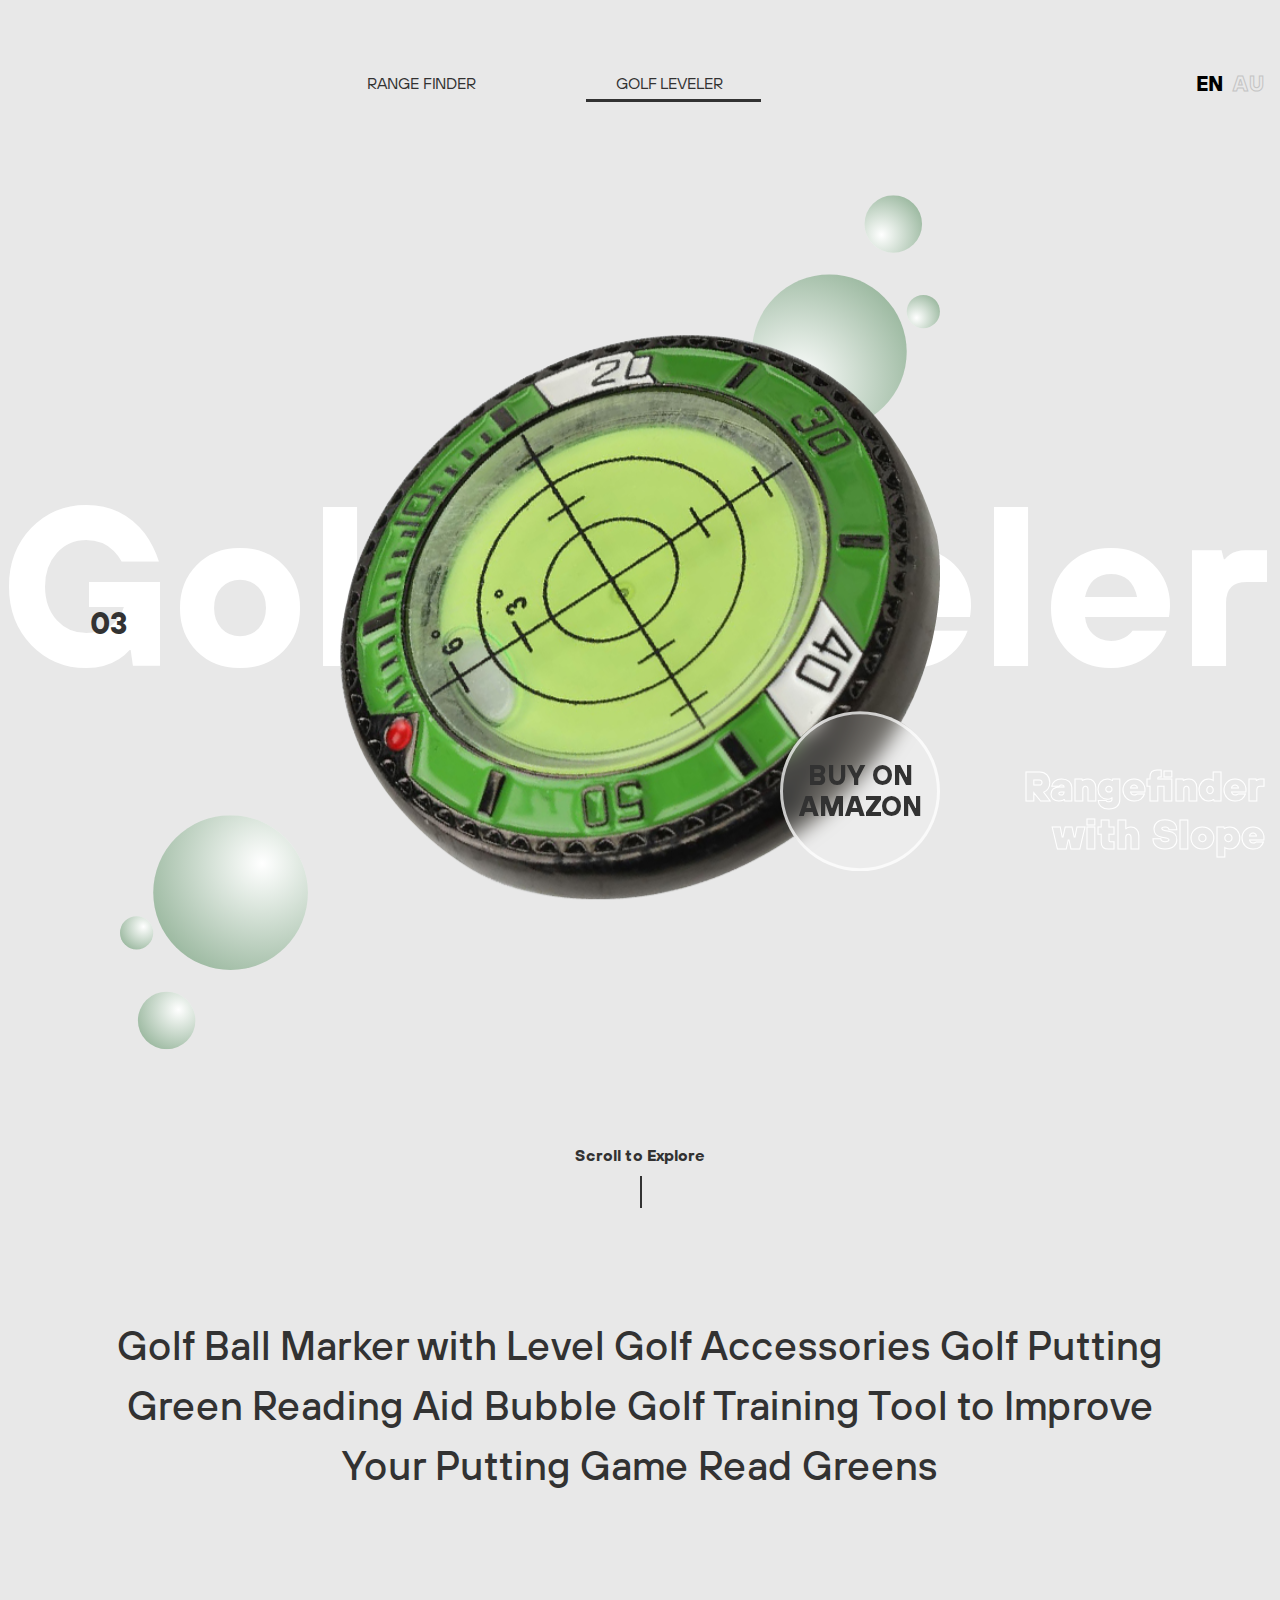
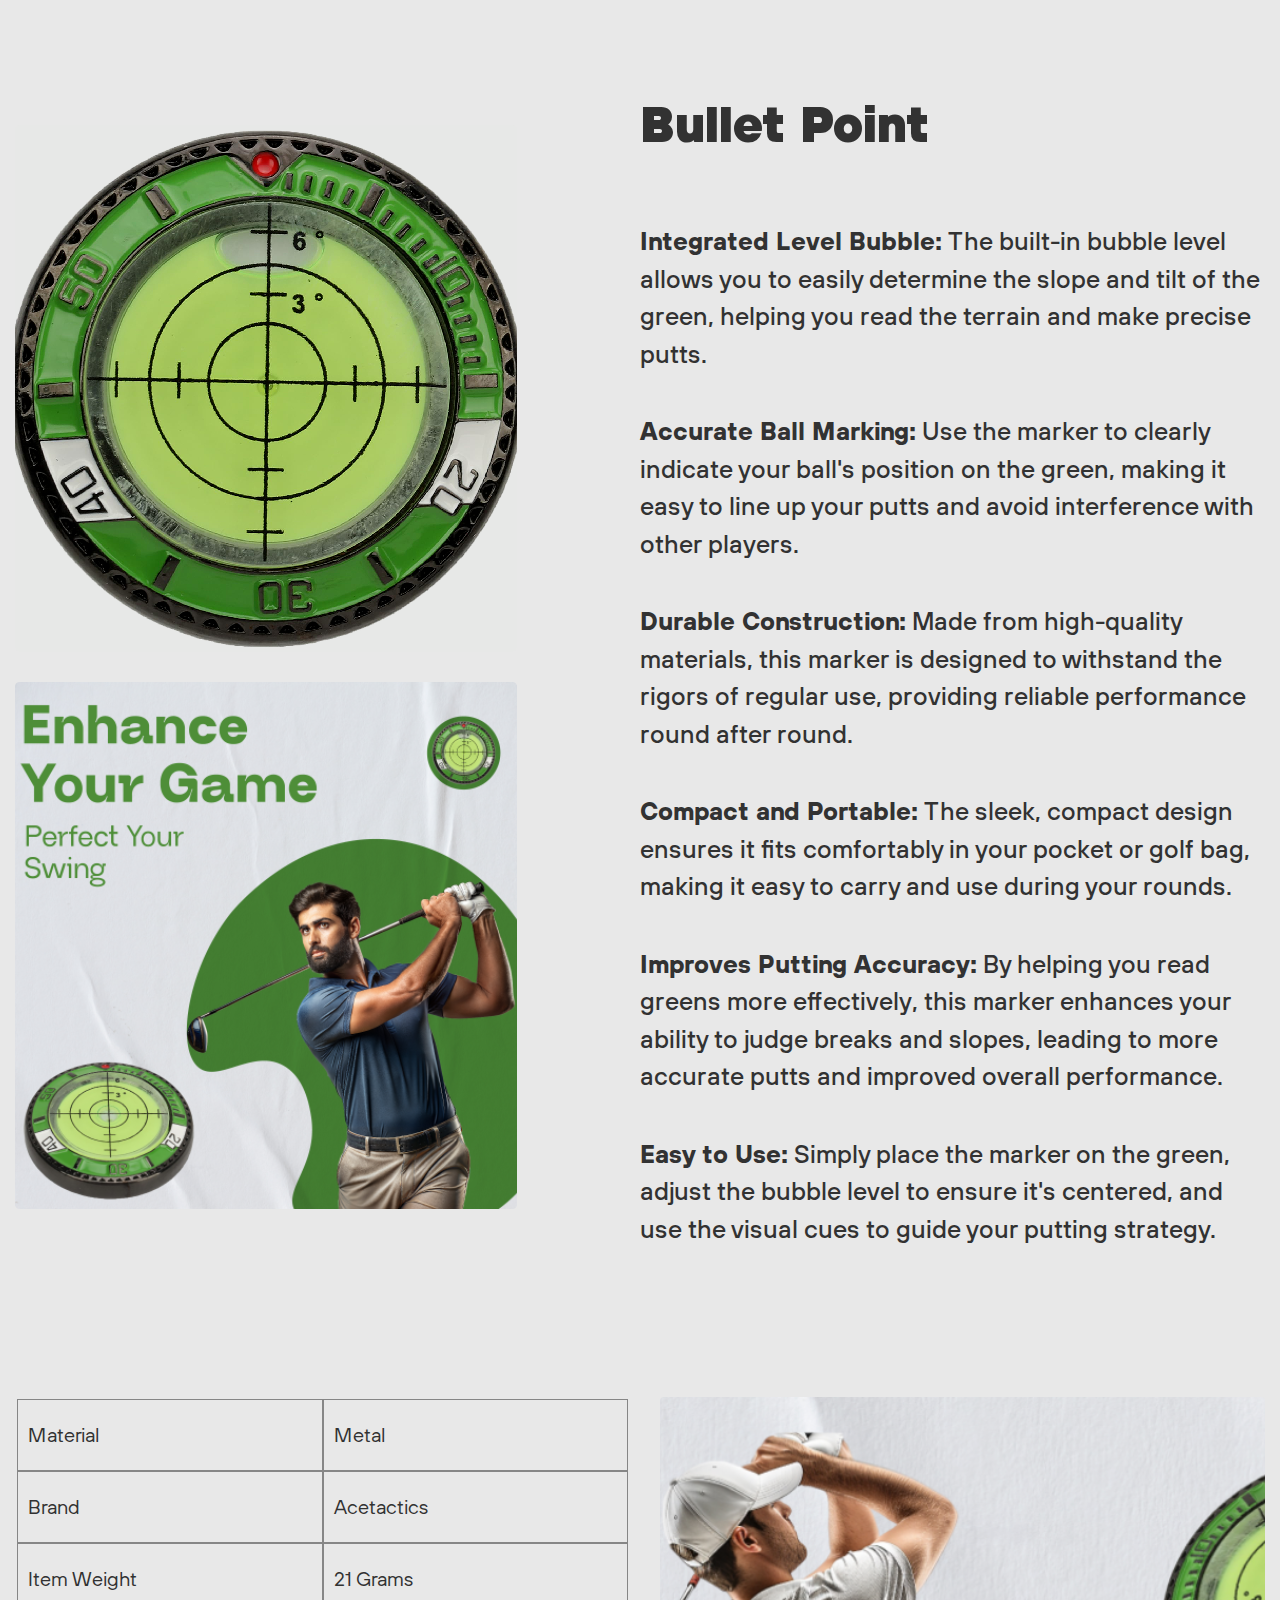
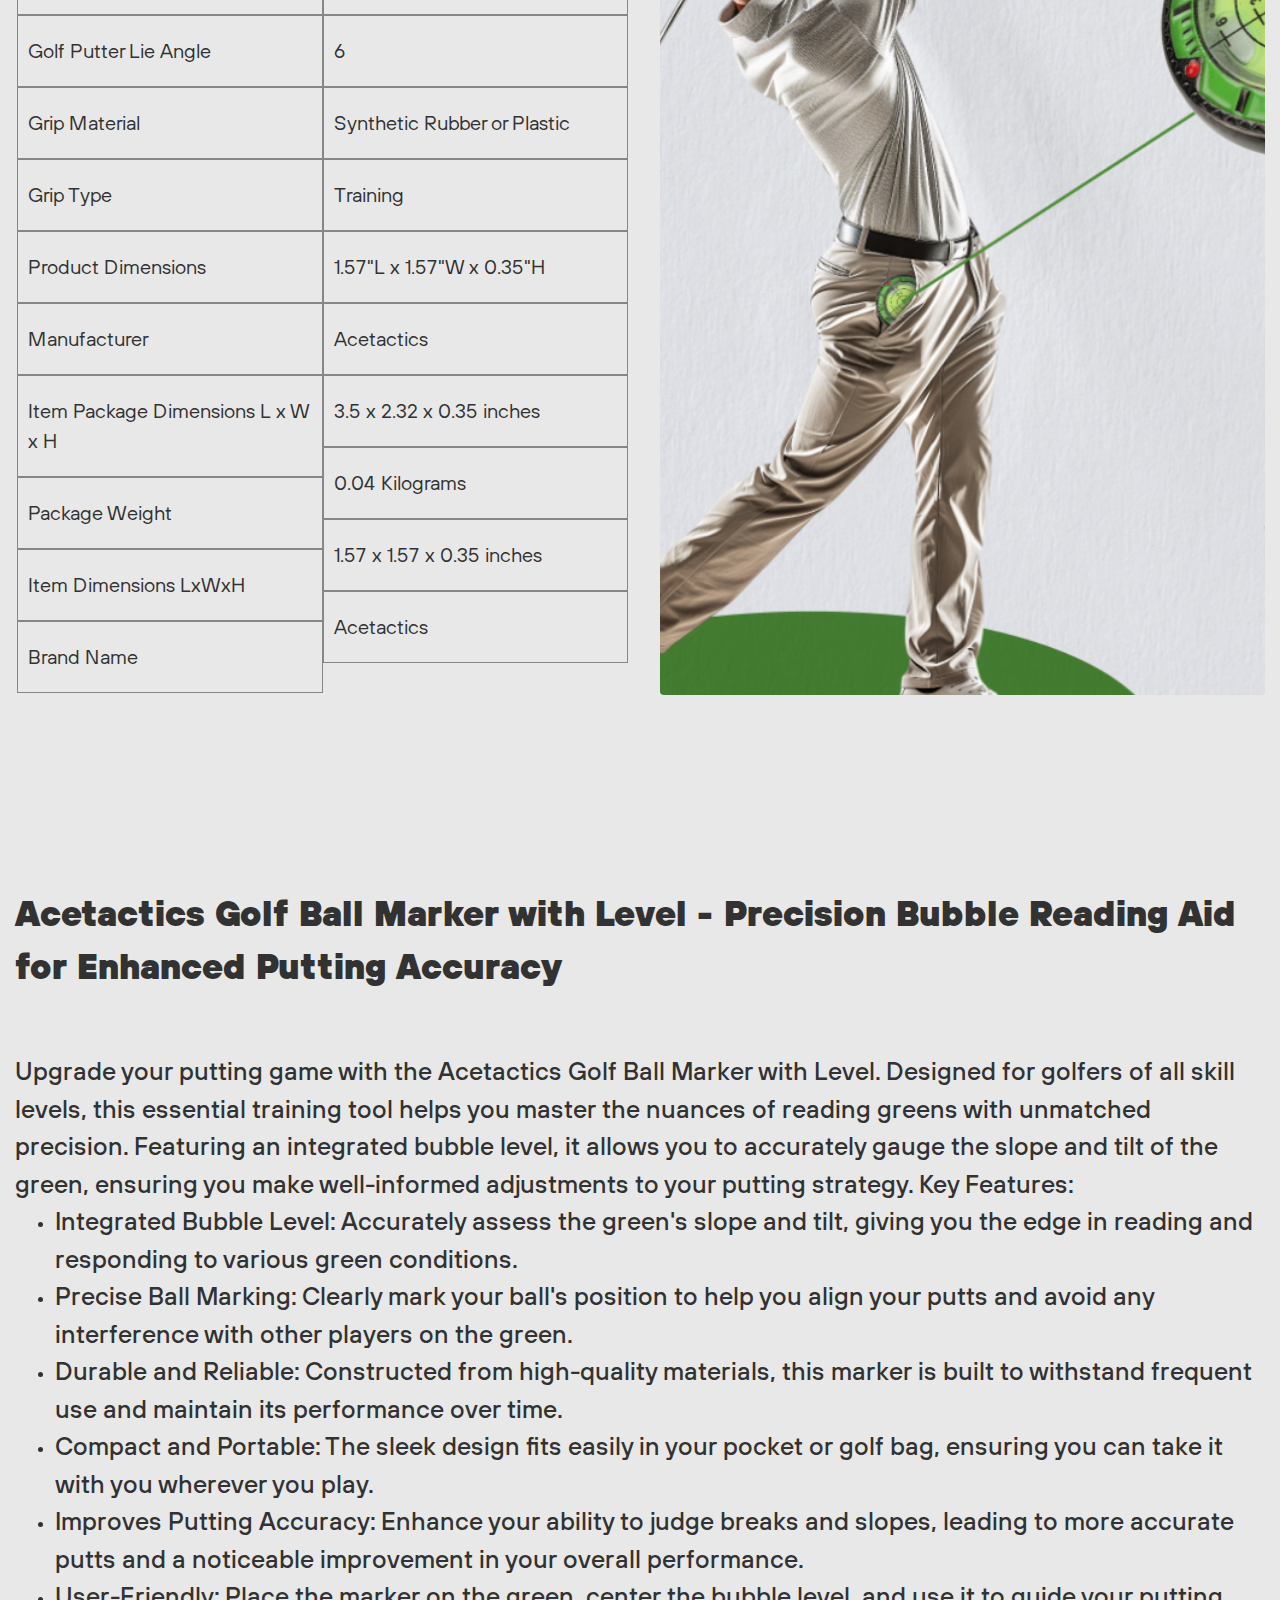
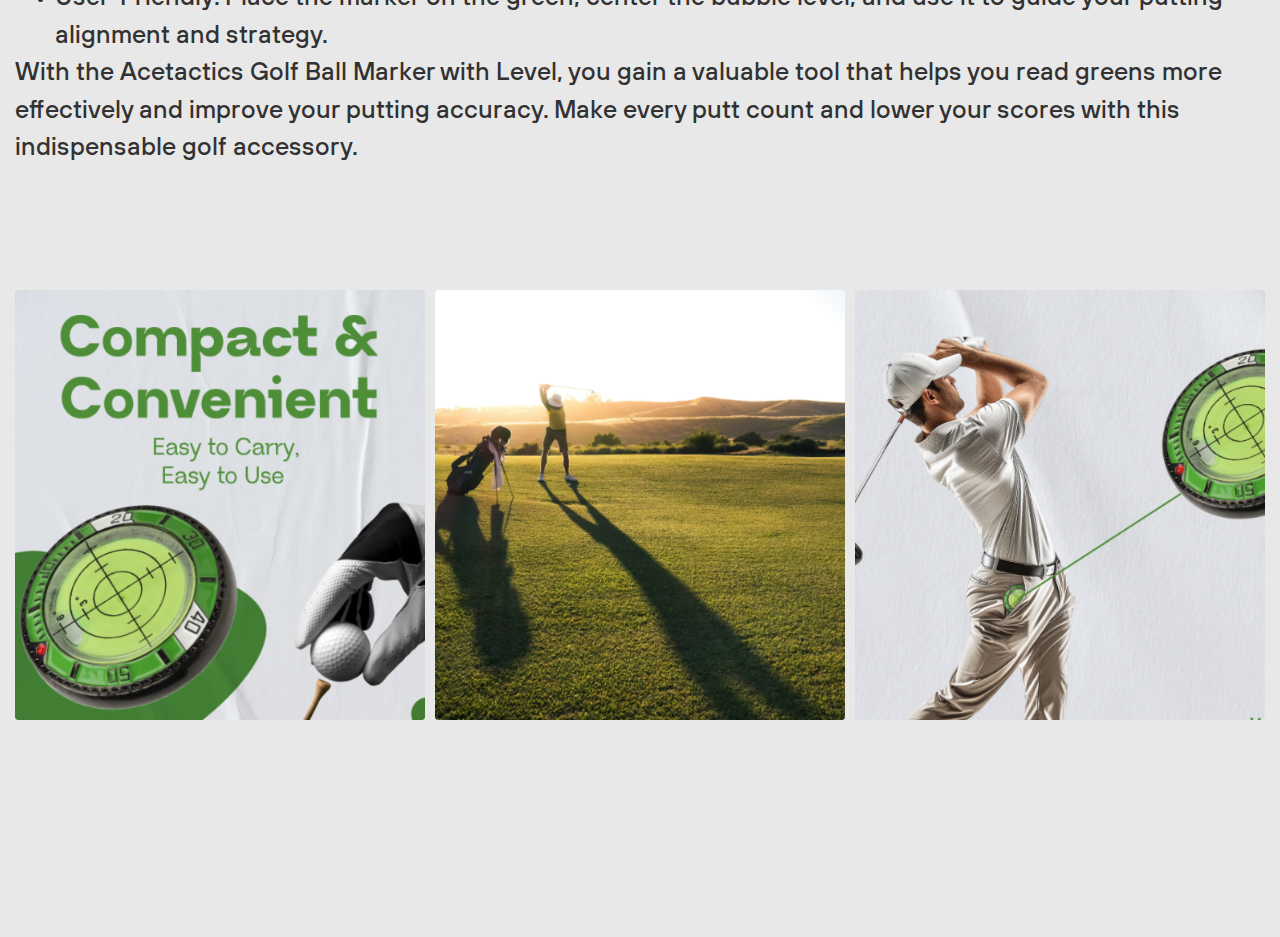
==== golf-leveler.html @ 7a4d4c5d "first commit" ====
<!DOCTYPE html>
<html class="page" lang="en">

<head>
    <meta charset="UTF-8">
    <meta name="viewport" content="width=device-width, initial-scale=1.0">
    <title>Range Finder</title>
    <link rel="stylesheet" href="css/reapet-styles/reapet-styles.css">
    <link rel="stylesheet" href="css/style/golf-leveler.css">
</head>

<body class="page__body">
    <!-- HEADER -->
    <header class="header">
        <div class="header__container container">
            <nav class="header__nav nav">
                <ul class="nav__list list-reset">
                    <li class="nav__item">
                        <a class="nav__link link link-reset" href="index.html">
                            Range finder
                        </a>
                    </li>
                    <li class="nav__item">
                        <a aria-current="page" class="nav__link link link-reset" href="golf-leveler.html">
                            golf leveler
                        </a>
                    </li>
                </ul>
            </nav>
            <button class="header__burger burger">
                <span class="burger__line"></span>
                <span class="burger__line"></span>
                <span class="burger__line"></span>
            </button>
            <div class="header__language">
                <button class="header__language-button button-reset" type="button">
                    EN
                </button>
                <button class="header__language-button button-reset" type="button">
                    AU
                </button>
            </div>
        </div>
    </header>
    <!-- /HEADER -->

    <!-- MAIN -->
    <main class="main">
        <div class="main__overlay"></div>
        <!-- HERO -->
        <section class="hero">
            <h1 class="hero__title hero-title">
                <span class="hero-title__text">
                    03
                </span>
                Golf leveler
            </h1>
            <div class="hero__container container">
                <div class="hero__content">
                    <svg class="hero__bubble hero__bubble_top" viewBox="0 0 214.608 267.164" fill="none"
                        xmlns="http://www.w3.org/2000/svg" xmlns:xlink="http://www.w3.org/1999/xlink">
                        <desc>
                            Created with Pixso.
                        </desc>
                        <defs>
                            <radialGradient
                                gradientTransform="translate(162.319 55.1147) rotate(110.973) scale(181.617 181.617)"
                                cx="0.000000" cy="0.000000" r="1.000000" id="paint_radial_3_15_0"
                                gradientUnits="userSpaceOnUse">
                                <stop stop-color="#FFFFFF" />
                                <stop offset="1.000000" stop-color="#DDDDDD" stop-opacity="0.000000" />
                            </radialGradient>
                            <radialGradient
                                gradientTransform="translate(162.319 55.1147) rotate(110.973) scale(181.617 181.617)"
                                cx="0.000000" cy="0.000000" r="1.000000" id="paint_radial_3_15_1"
                                gradientUnits="userSpaceOnUse">
                                <stop stop-color="#FFFFFF" />
                                <stop offset="1.000000" stop-color="#7EA484" />
                            </radialGradient>
                            <radialGradient
                                gradientTransform="translate(26.7223 127.176) rotate(110.973) scale(39.025 39.025)"
                                cx="0.000000" cy="0.000000" r="1.000000" id="paint_radial_3_16_0"
                                gradientUnits="userSpaceOnUse">
                                <stop stop-color="#FFFFFF" />
                                <stop offset="1.000000" stop-color="#DDDDDD" stop-opacity="0.000000" />
                            </radialGradient>
                            <radialGradient
                                gradientTransform="translate(26.7223 127.176) rotate(110.973) scale(39.025 39.025)"
                                cx="0.000000" cy="0.000000" r="1.000000" id="paint_radial_3_16_1"
                                gradientUnits="userSpaceOnUse">
                                <stop stop-color="#FFFFFF" />
                                <stop offset="1.000000" stop-color="#7EA484" />
                            </radialGradient>
                            <radialGradient
                                gradientTransform="translate(66.6889 221.965) rotate(110.973) scale(67.5433 67.5433)"
                                cx="0.000000" cy="0.000000" r="1.000000" id="paint_radial_3_17_0"
                                gradientUnits="userSpaceOnUse">
                                <stop stop-color="#FFFFFF" />
                                <stop offset="1.000000" stop-color="#DDDDDD" stop-opacity="0.000000" />
                            </radialGradient>
                            <radialGradient
                                gradientTransform="translate(66.6889 221.965) rotate(110.973) scale(67.5433 67.5433)"
                                cx="0.000000" cy="0.000000" r="1.000000" id="paint_radial_3_17_1"
                                gradientUnits="userSpaceOnUse">
                                <stop stop-color="#FFFFFF" />
                                <stop offset="1.000000" stop-color="#7EA484" />
                            </radialGradient>
                        </defs>
                        <circle id="Bubble" cx="126.282654" cy="88.324860" r="88.324860" fill="#E6E6E6"
                            fill-opacity="1.000000" />
                        <circle id="Bubble" cx="126.282654" cy="88.324860" r="88.324860"
                            fill="url(#paint_radial_3_15_0)" fill-opacity="1.000000" />
                        <circle id="Bubble" cx="126.282654" cy="88.324860" r="88.324860"
                            fill="url(#paint_radial_3_15_1)" fill-opacity="1.000000" />
                        <circle id="Bubble" cx="18.978882" cy="134.312149" r="18.978895" fill="#E6E6E6"
                            fill-opacity="1.000000" />
                        <circle id="Bubble" cx="18.978882" cy="134.312149" r="18.978895"
                            fill="url(#paint_radial_3_16_0)" fill-opacity="1.000000" />
                        <circle id="Bubble" cx="18.978882" cy="134.312149" r="18.978895"
                            fill="url(#paint_radial_3_16_1)" fill-opacity="1.000000" />
                        <circle id="Bubble" cx="53.286896" cy="234.316345" r="32.848087" fill="#E6E6E6"
                            fill-opacity="1.000000" />
                        <circle id="Bubble" cx="53.286896" cy="234.316345" r="32.848087"
                            fill="url(#paint_radial_3_17_0)" fill-opacity="1.000000" />
                        <circle id="Bubble" cx="53.286896" cy="234.316345" r="32.848087"
                            fill="url(#paint_radial_3_17_1)" fill-opacity="1.000000" />
                    </svg>
                    <img class="hero__img img" src="img/AireJordanNike.png" alt="camera">
                    <svg class="hero__bubble hero__bubble_bottom" viewBox="0 0 214.608 267.164" fill="none"
                        xmlns="http://www.w3.org/2000/svg" xmlns:xlink="http://www.w3.org/1999/xlink">
                        <desc>
                            Created with Pixso.
                        </desc>
                        <defs>
                            <radialGradient
                                gradientTransform="translate(162.319 55.1147) rotate(110.973) scale(181.617 181.617)"
                                cx="0.000000" cy="0.000000" r="1.000000" id="paint_radial_3_15_0"
                                gradientUnits="userSpaceOnUse">
                                <stop stop-color="#FFFFFF" />
                                <stop offset="1.000000" stop-color="#DDDDDD" stop-opacity="0.000000" />
                            </radialGradient>
                            <radialGradient
                                gradientTransform="translate(162.319 55.1147) rotate(110.973) scale(181.617 181.617)"
                                cx="0.000000" cy="0.000000" r="1.000000" id="paint_radial_3_15_1"
                                gradientUnits="userSpaceOnUse">
                                <stop stop-color="#FFFFFF" />
                                <stop offset="1.000000" stop-color="#7EA484" />
                            </radialGradient>
                            <radialGradient
                                gradientTransform="translate(26.7223 127.176) rotate(110.973) scale(39.025 39.025)"
                                cx="0.000000" cy="0.000000" r="1.000000" id="paint_radial_3_16_0"
                                gradientUnits="userSpaceOnUse">
                                <stop stop-color="#FFFFFF" />
                                <stop offset="1.000000" stop-color="#DDDDDD" stop-opacity="0.000000" />
                            </radialGradient>
                            <radialGradient
                                gradientTransform="translate(26.7223 127.176) rotate(110.973) scale(39.025 39.025)"
                                cx="0.000000" cy="0.000000" r="1.000000" id="paint_radial_3_16_1"
                                gradientUnits="userSpaceOnUse">
                                <stop stop-color="#FFFFFF" />
                                <stop offset="1.000000" stop-color="#7EA484" />
                            </radialGradient>
                            <radialGradient
                                gradientTransform="translate(66.6889 221.965) rotate(110.973) scale(67.5433 67.5433)"
                                cx="0.000000" cy="0.000000" r="1.000000" id="paint_radial_3_17_0"
                                gradientUnits="userSpaceOnUse">
                                <stop stop-color="#FFFFFF" />
                                <stop offset="1.000000" stop-color="#DDDDDD" stop-opacity="0.000000" />
                            </radialGradient>
                            <radialGradient
                                gradientTransform="translate(66.6889 221.965) rotate(110.973) scale(67.5433 67.5433)"
                                cx="0.000000" cy="0.000000" r="1.000000" id="paint_radial_3_17_1"
                                gradientUnits="userSpaceOnUse">
                                <stop stop-color="#FFFFFF" />
                                <stop offset="1.000000" stop-color="#7EA484" />
                            </radialGradient>
                        </defs>
                        <circle id="Bubble" cx="126.282654" cy="88.324860" r="88.324860" fill="#E6E6E6"
                            fill-opacity="1.000000" />
                        <circle id="Bubble" cx="126.282654" cy="88.324860" r="88.324860"
                            fill="url(#paint_radial_3_15_0)" fill-opacity="1.000000" />
                        <circle id="Bubble" cx="126.282654" cy="88.324860" r="88.324860"
                            fill="url(#paint_radial_3_15_1)" fill-opacity="1.000000" />
                        <circle id="Bubble" cx="18.978882" cy="134.312149" r="18.978895" fill="#E6E6E6"
                            fill-opacity="1.000000" />
                        <circle id="Bubble" cx="18.978882" cy="134.312149" r="18.978895"
                            fill="url(#paint_radial_3_16_0)" fill-opacity="1.000000" />
                        <circle id="Bubble" cx="18.978882" cy="134.312149" r="18.978895"
                            fill="url(#paint_radial_3_16_1)" fill-opacity="1.000000" />
                        <circle id="Bubble" cx="53.286896" cy="234.316345" r="32.848087" fill="#E6E6E6"
                            fill-opacity="1.000000" />
                        <circle id="Bubble" cx="53.286896" cy="234.316345" r="32.848087"
                            fill="url(#paint_radial_3_17_0)" fill-opacity="1.000000" />
                        <circle id="Bubble" cx="53.286896" cy="234.316345" r="32.848087"
                            fill="url(#paint_radial_3_17_1)" fill-opacity="1.000000" />
                    </svg>
                    <div class="hero__circle">
                        <span class="hero__subtitle">
                            BUY ON AMAZON
                        </span>
                    </div>
                </div>
                <div class="hero__box">
                    <span class="hero__after-title">
                        Rangefinder
                        with Slope
                    </span>
                </div>
                <a class="hero__link link-reset" href="#acetactics-golf">
                    Scroll to Explore
                </a>
                <p class="hero__text text">
                    Golf Ball Marker with Level Golf Accessories Golf Putting Green Reading Aid Bubble Golf Training
                    Tool to Improve Your Putting Game Read Greens
                </p>
            </div>
        </section>
        <!-- /HERO -->

        <!-- BULLET POINT -->
        <section id="bullet-point" class="bullet-point">
            <div class="bullet-point__container container">
                <div class="bullet-point__wrapper">
                    <div class="bullet-point__images">
                        <img class="bullet-point__img img" src="img/GolfLevelerBulletPointImg1.png" alt="girl">
                        <img class="bullet-point__img img" src="img/GolfLevelerBulletPointImg2.png" alt="man">
                    </div>
                    <div class="bullet-point__content">
                        <h2 class="bullet-point__title title">
                            Bullet Point
                        </h2>
                        <p class="bullet-point__text text">
                            <strong class="bullet-point__strong strong">
                                Integrated Level Bubble:
                            </strong>
                            The built-in bubble level allows you to easily determine the slope and tilt of the green,
                            helping you read the terrain and make precise putts.
                        </p>
                        <p class="bullet-point__text text">
                            <strong class="bullet-point__strong strong">
                                Accurate Ball Marking:
                            </strong>
                            Use the marker to clearly indicate your ball's position on the green, making it easy to line
                            up your putts and avoid interference with other players.
                        </p>
                        <p class="bullet-point__text text">
                            <strong class="bullet-point__strong strong">
                                Durable Construction:
                            </strong>
                            Made from high-quality materials, this marker is designed to withstand the rigors of regular
                            use, providing reliable performance round after round.
                        </p>
                        <p class="bullet-point__text text">
                            <strong class="bullet-point__strong strong">
                                Compact and Portable:
                            </strong>
                            The sleek, compact design ensures it fits comfortably in your pocket or golf bag, making it
                            easy to carry and use during your rounds.
                        </p>
                        <p class="bullet-point__text text">
                            <strong class="bullet-point__strong strong">
                                Improves Putting Accuracy:
                            </strong>
                            By helping you read greens more effectively, this marker enhances your ability to judge
                            breaks and slopes, leading to more accurate putts and improved overall performance.
                        </p>
                        <p class="bullet-point__text text">
                            <strong class="bullet-point__strong strong">
                                Easy to Use:
                            </strong>
                            Simply place the marker on the green, adjust the bubble level to ensure it's centered, and
                            use the visual cues to guide your putting strategy.
                        </p>
                    </div>
                </div>
                <div class="bullet-point__box">
                    <table class="bullet-point__table">
                        <tbody class="bullet-point__tbody">
                            <tr class="bullet-point__rows">
                                <td class="bullet-point__data">
                                    Material
                                </td>
                                <td class="bullet-point__data">
                                    Brand
                                </td>
                                <td class="bullet-point__data">
                                    Item Weight
                                </td>
                                <td class="bullet-point__data">
                                    Golf Putter Lie Angle
                                </td>
                                <td class="bullet-point__data">
                                    Grip Material
                                </td>
                                <td class="bullet-point__data">
                                    Grip Type
                                </td>
                                <td class="bullet-point__data">
                                    Product Dimensions
                                </td>
                                <td class="bullet-point__data">
                                    Manufacturer
                                </td>
                                <td class="bullet-point__data">
                                    Item Package Dimensions L x W x H
                                </td>
                                <td class="bullet-point__data">
                                    Package Weight
                                </td>
                                <td class="bullet-point__data">
                                    Item Dimensions LxWxH
                                </td>
                                <td class="bullet-point__data">
                                    Brand Name
                                </td>
                            </tr>
                            <tr class="bullet-point__rows">
                                <td class="bullet-point__data">
                                    Metal
                                </td>
                                <td class="bullet-point__data">
                                    Acetactics
                                </td>
                                <td class="bullet-point__data">
                                    21 Grams
                                </td>
                                <td class="bullet-point__data">
                                    6
                                </td>
                                <td class="bullet-point__data">
                                    Synthetic Rubber or Plastic
                                </td>
                                <td class="bullet-point__data">
                                    Training
                                </td>
                                <td class="bullet-point__data">
                                    1.57"L x 1.57"W x 0.35"H
                                </td>
                                <td class="bullet-point__data">
                                    Acetactics
                                </td>
                                <td class="bullet-point__data">
                                    3.5 x 2.32 x 0.35 inches
                                </td>
                                <td class="bullet-point__data">
                                    0.04 Kilograms
                                </td>
                                <td class="bullet-point__data">
                                    1.57 x 1.57 x 0.35 inches
                                </td>
                                <td class="bullet-point__data">
                                    Acetactics
                                </td>
                            </tr>
                        </tbody>
                    </table>
                    <img class="bullet-point__img img" src="img/GolfLevelerBulletPointImg3.png" alt="camera">
                </div>
            </div>
        </section>
        <!-- /BULLET POINT -->

        <!-- GOLF -->
        <section class="acetactics-golf">
            <div class="acetactics-golf__container container">
                <h2 class="acetactics-golf__title title">
                    Acetactics Golf Ball Marker with Level - Precision Bubble
                    Reading Aid for Enhanced Putting Accuracy
                </h2>
                <div class="acetactics-golf__content">
                    <p class="acetactics-golf__text text">
                        Upgrade your putting game with the Acetactics Golf Ball Marker with Level. Designed for golfers
                        of all skill levels, this essential training tool helps you master the nuances of reading greens
                        with unmatched precision. Featuring an integrated bubble level, it allows you to accurately
                        gauge the slope and tilt of the green, ensuring you make well-informed adjustments to your
                        putting strategy.
                        Key Features:
                    </p>
                    <ul class="acetactics-golf__list">
                        <li class="acetactics-golf__item">
                            <p class="acetactics-golf__text text">
                                Integrated Bubble Level: Accurately assess the green's slope and tilt, giving you the
                                edge in
                                reading and responding to various green conditions.
                            </p>
                        </li>
                        <li class="acetactics-golf__item">
                            <p class="acetactics-golf__text text">
                                Precise Ball Marking: Clearly mark your ball's position to help you align your putts and
                                avoid
                                any interference with other players on the green.
                            </p>
                        </li>
                        <li class="acetactics-golf__item">
                            <p class="acetactics-golf__text text">
                                Durable and Reliable: Constructed from high-quality materials, this marker is built to
                                withstand
                                frequent use and maintain its performance over time.
                            </p>
                        </li>
                        <li class="acetactics-golf__item">
                            <p class="acetactics-golf__text text">
                                Compact and Portable: The sleek design fits easily in your pocket or golf bag, ensuring
                                you can
                                take it with you wherever you play.
                            </p>
                        </li>
                        <li class="acetactics-golf__item">
                            <p class="acetactics-golf__text text">
                                Improves Putting Accuracy: Enhance your ability to judge breaks and slopes, leading to
                                more
                                accurate putts and a noticeable improvement in your overall performance.
                            </p>
                        </li>
                        <li class="acetactics-golf__item">
                            <p class="acetactics-golf__text text">
                                User-Friendly: Place the marker on the green, center the bubble level, and use it to
                                guide your
                                putting alignment and strategy.
                            </p>
                        </li>
                    </ul>
                    <p class="acetactics-golf__text text">
                        With the Acetactics Golf Ball Marker with Level, you gain a valuable tool that helps you read
                        greens more effectively and improve your putting accuracy. Make every putt count and lower your
                        scores with this indispensable golf accessory.
                    </p>
                </div>
                <div class="acetactics-golf__images">
                    <img class="acetactics-golf__img img" src="img/AcetacticsGolfImg1.png" alt="ball">
                    <img class="acetactics-golf__img img" src="img/AcetacticsGolfImg2.png" alt="man is play golg">
                    <img class="acetactics-golf__img img" src="img/AcetacticsGolfImg3.png" alt="woman and camera">
                </div>
            </div>
        </section>
        <!-- /GOLF -->
    </main>
    <!-- /MAIN -->

    <script src="js/main.js"></script>
</body>

</html>
---- css/reapet-styles/reapet-styles.css ----
@import url(./vars.css);
@import url(./reset.css);
@import url(./fonts.css);
@import url(./mix-class.css);
@import url(./burger.css);
@import url(./header.css);
@import url(./nav.css);
@import url(./main.css);
---- css/style/golf-leveler.css ----
/* HERO START */
.hero {
    margin-block-end: 15%;
}

.hero__title {
    position: static;
    text-align: center;
    font-size: calc(70px + (253 - 70) * ((100vw - 320px) / (1440 - 320)));
}

.hero-title__text {
    font: 700 30px/34px 'TTHoves';
    color: var(--text-color);
}

.hero__container {
    position: relative;
    display: flex;
    align-items: center;
    justify-content: center;
    flex-direction: column;
}

.hero__content {
    position: relative;
    isolation: isolate;
    margin-block-end: 20em;
    transform: translateY(30%);
}

.hero__bubble {
    position: absolute;
    max-width: 286px;
    max-height: 234px;
}

.hero__bubble_top {
    z-index: -1;
    top: -140px;
    right: 0;
    transform: rotate(180deg);
}

.hero__bubble_bottom {
    left: -90px;
    bottom: -150px;
}

.hero__img {
    max-width: 660px;
}

.hero__box {
    width: 100%;
    text-align: right;
}

.hero__circle {
    position: absolute;
    right: 0;
    bottom: 5%;
    display: grid;
    place-content: center;
    max-width: 160px;
    min-height: 160px;
    border: 3px solid rgba(255, 255, 255, 0.7);
    backdrop-filter: blur(9.51px);
    background: rgba(255, 255, 255, 0.2);
    border-radius: 50%;
}

.hero__after-title {
    display: block;
    max-width: 335px;
    margin-inline-start: auto;
    font: 900 40px/48px 'TTHoves';
    -webkit-text-stroke: 1px #FFFFFF;
    -webkit-text-fill-color: transparent;
}

.hero__subtitle {
    text-align: center;
    font-size: 28px;
    font-weight: 700;
    line-height: 31px;
}

.hero__link {
    position: relative;
    display: block;
    margin-block-end: 150px;
    color: var(--text-color);
    font-weight: 700;
    line-height: 19px;

    &::after {
        content: "";
        position: absolute;
        left: 50%;
        top: 30px;
        width: 2px;
        height: 32px;
        background-color: var(--text-color);
    }
}

.hero__text {
    max-width: 1090px;
    text-align: center;
    font-size: clamp(20px, 4.5vw, 40px);
}

/* HERO END */

/* GOLF POINT START */
.bullet-point {
    margin-block-end: 15%;
}

.bullet-point__container {}

.bullet-point__wrapper {
    display: flex;
    align-items: center;
    flex-direction: column;
    justify-content: space-between;
    gap: 30px;
    margin-block-end: 12%;
}

.bullet-point__images {
    display: flex;
    flex-direction: column;
    gap: 30px;
}

.bullet-point__img {
    border-radius: 4px;
}


.bullet-point__content {
    flex-basis: 50%;
}

.bullet-point__title {
    margin-block-end: 60px;
}

.bullet-point__text {

    &:not(:last-child) {
        margin-block-end: 40px;
    }
}

.bullet-point__strong {}

.bullet-point__box {
    display: flex;
    flex-direction: column;
    gap: 30px;

    & .bullet-point__img {
        flex-basis: 600px;
    }
}

.bullet-point__table {
    flex-grow: 1;
}

.bullet-point__tbody {
    display: flex;
    flex-direction: column;
}

.bullet-point__rows {
    display: flex;
    flex-direction: column;
    width: 100%;
}

.bullet-point__data {
    padding: 20px 10px;
    color: var(--text-color);
    font-size: 20px;
    font-weight: 400;
    line-height: 30px;
    border: 0.5px solid #868686;
}

/* GOLF POINT END */

/* GOLF START */
.acetactics-golf {
    padding-block-end: 17%;
}

.acetactics-golf__container {}


.acetactics-golf__title {
    margin-block-end: 60px;
    font-size: 35px;
}

.acetactics-golf__content {
    margin-block-end: 10%;
}

.acetactics-golf__text {}

.acetactics-golf__list {
    margin: 0;
}

.acetactics-golf__item {}

.acetactics-golf__images {
    columns: 350px;
    gap: 10px;
}

.acetactics-golf__img {}


/* GOLF END */

/* MEDIA */
@media(min-width:1200px) {
    .hero__title {
        position: absolute;
        top: 50%;

        & .hero-title__text {
            position: absolute;
            top: 5.2em;
            left: 3em;
        }
    }

    .hero__bubble_bottom {
        left: -220px;
    }

    .hero__box {
        transform: translateY(-18em);
    }

    .bullet-point__tbody {
        flex-direction: row;
    }

    .bullet-point__wrapper {
        flex-direction: row;
    }

    .bullet-point__box {
        flex-direction: row;
    }

}

/* MEDIA */
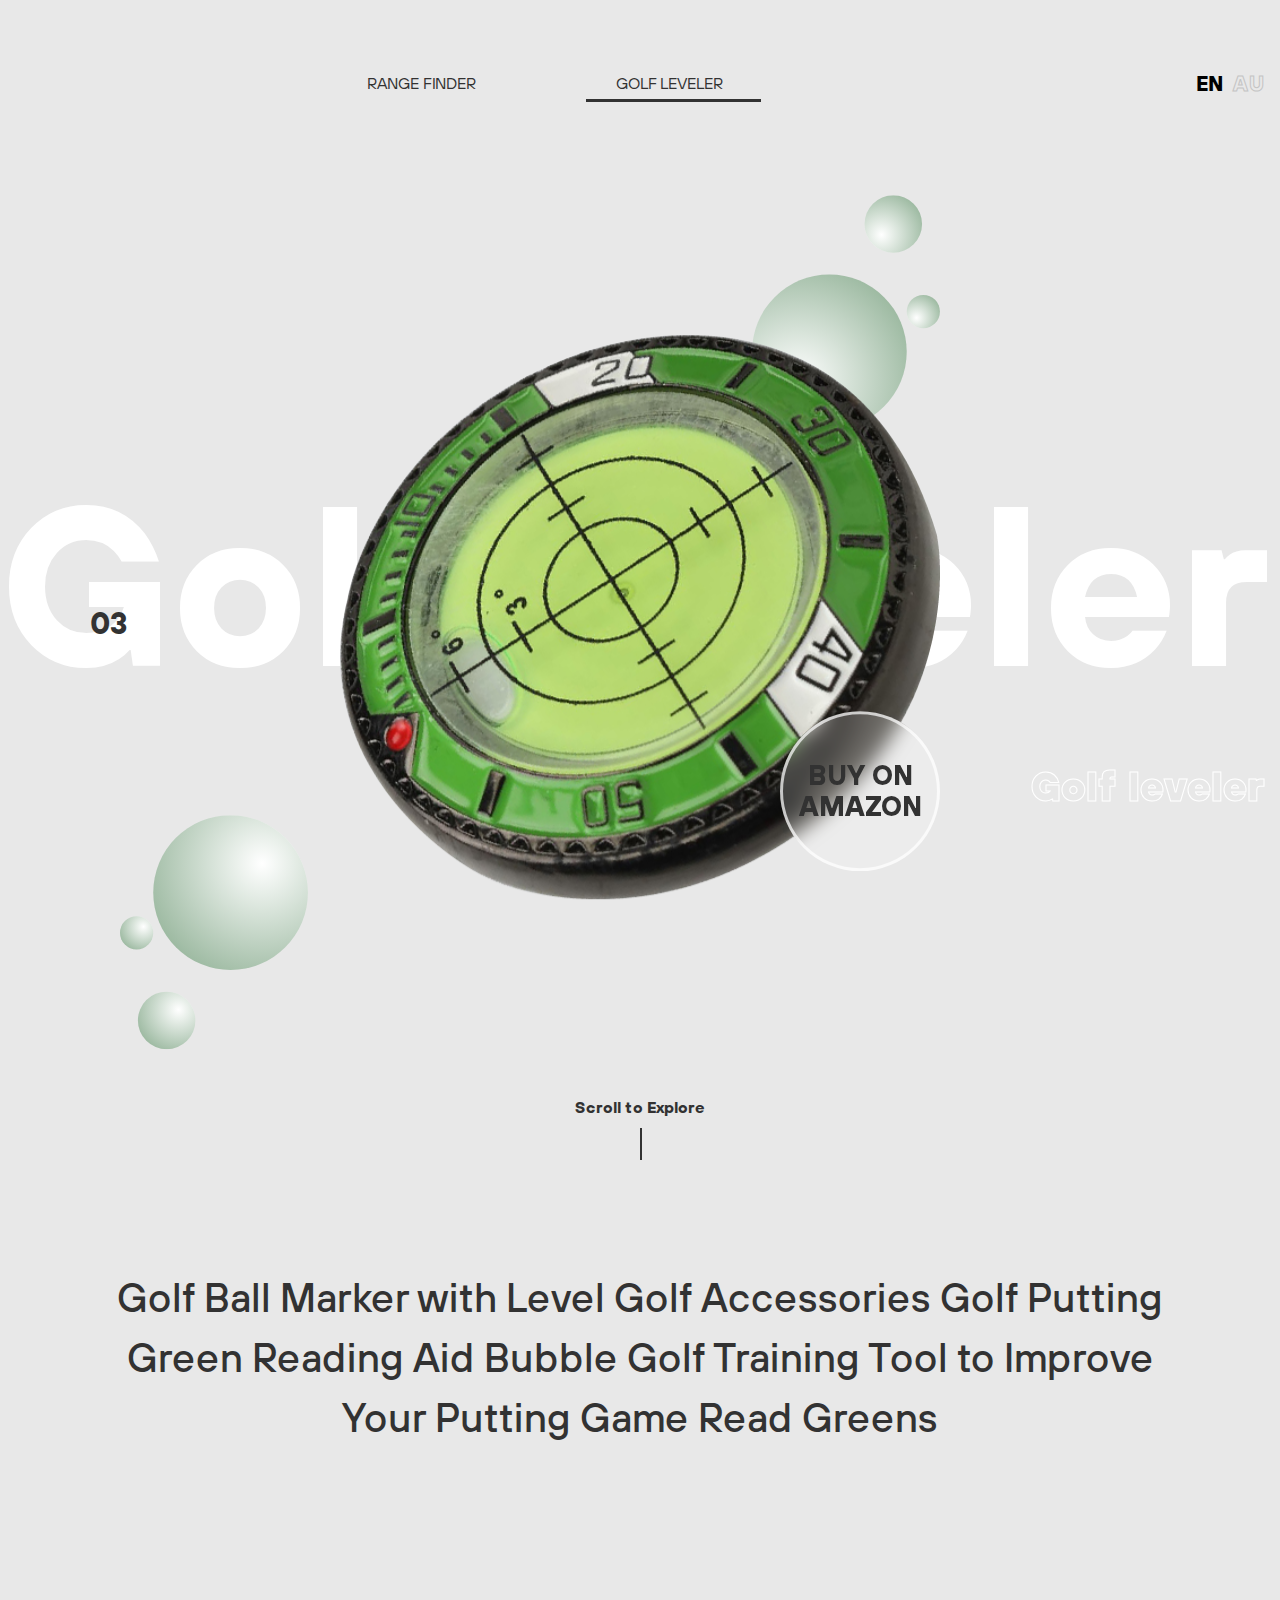
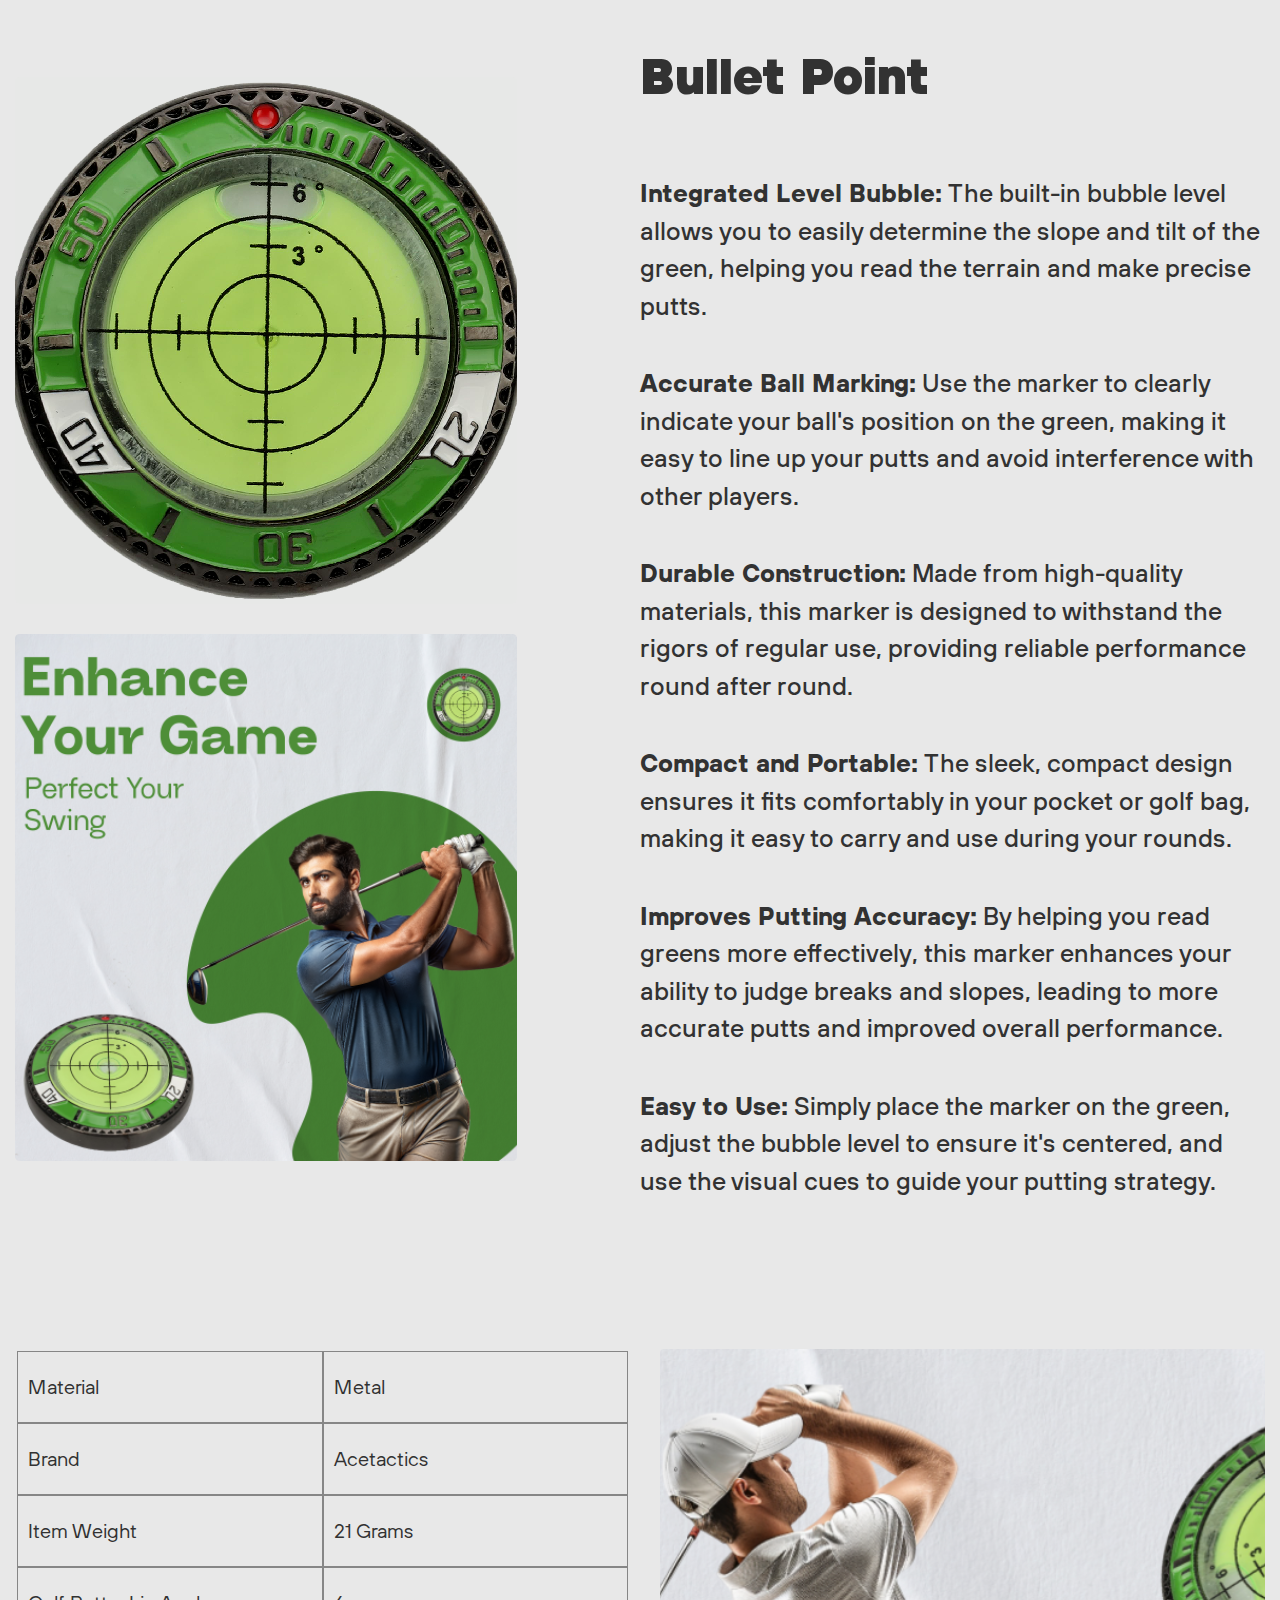
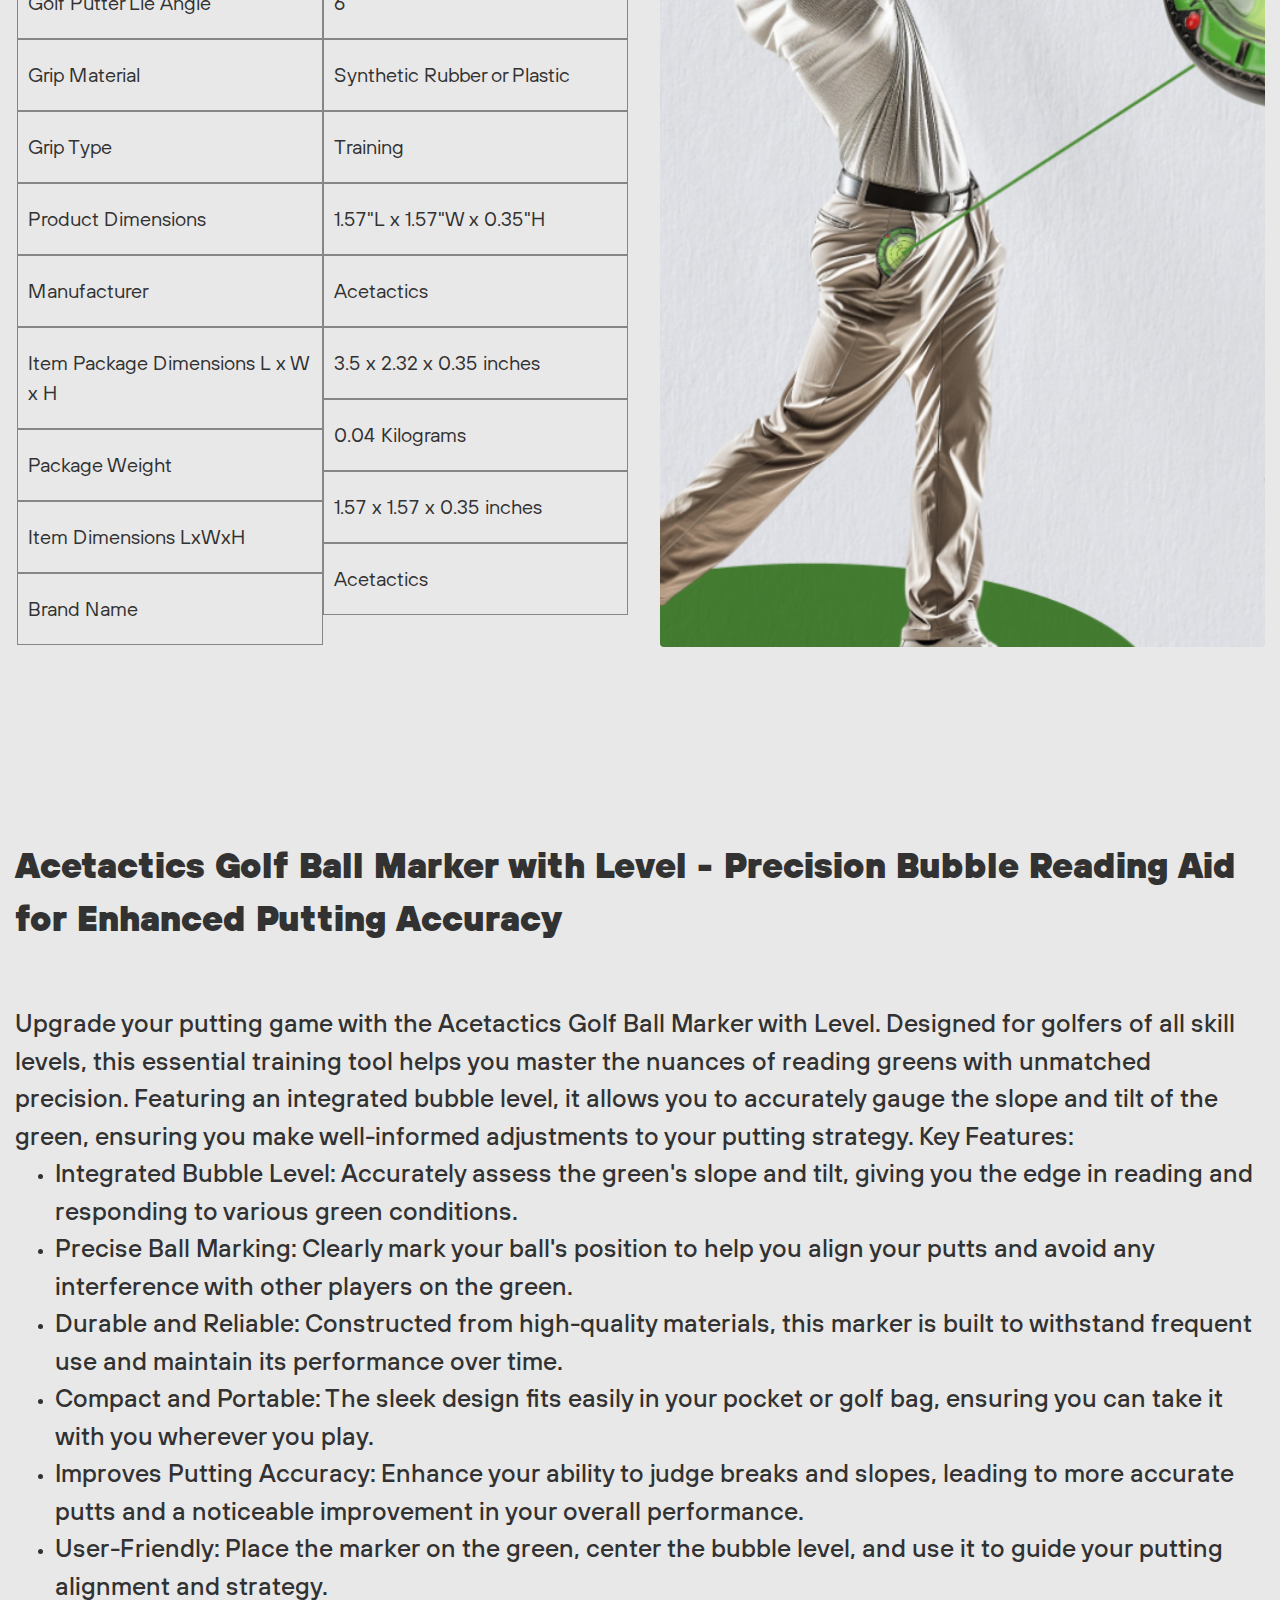
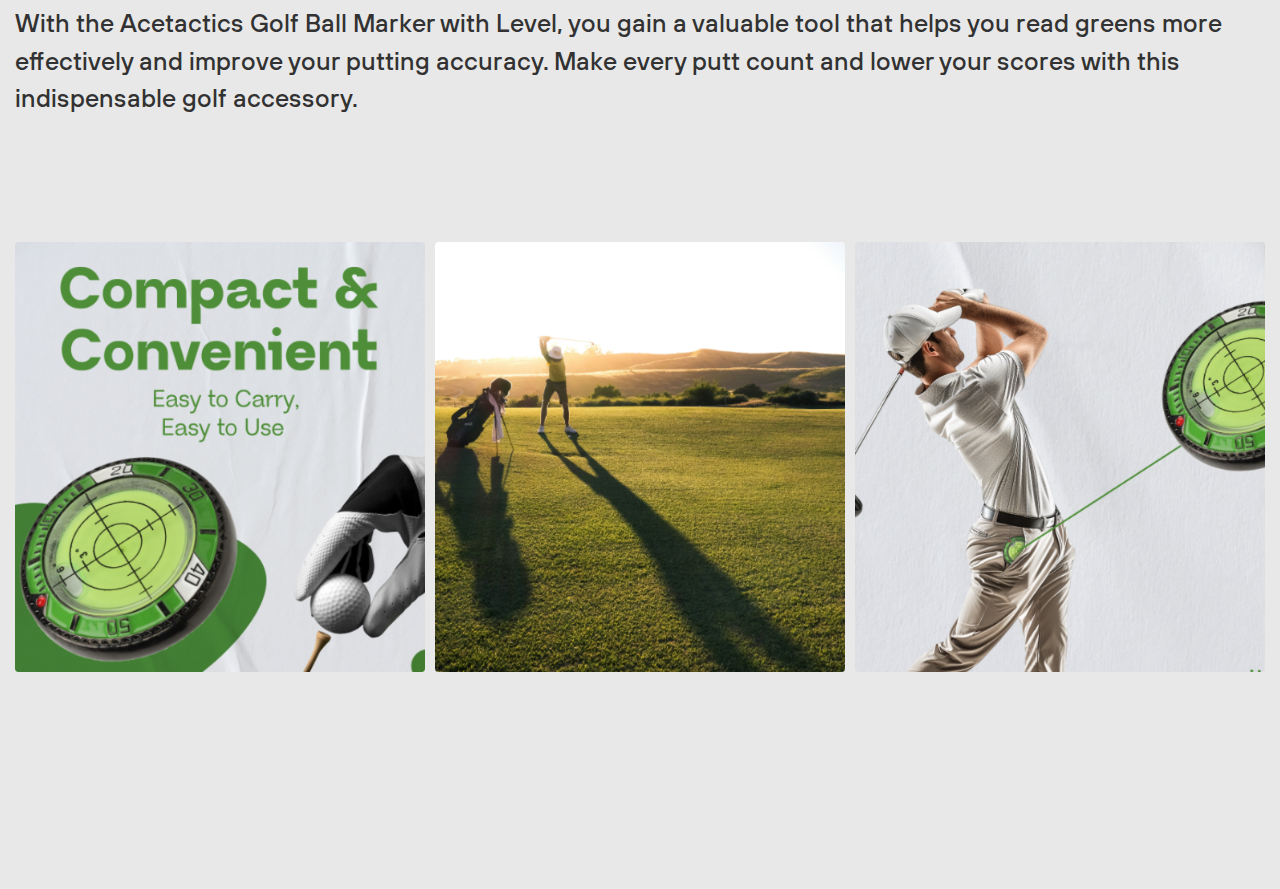
==== commit 736768a1: "update" ====
--- a/golf-leveler.html
+++ b/golf-leveler.html
@@ -202,8 +202,7 @@
                 </div>
                 <div class="hero__box">
                     <span class="hero__after-title">
-                        Rangefinder
-                        with Slope
+                        Golf leveler
                     </span>
                 </div>
                 <a class="hero__link link-reset" href="#acetactics-golf">
